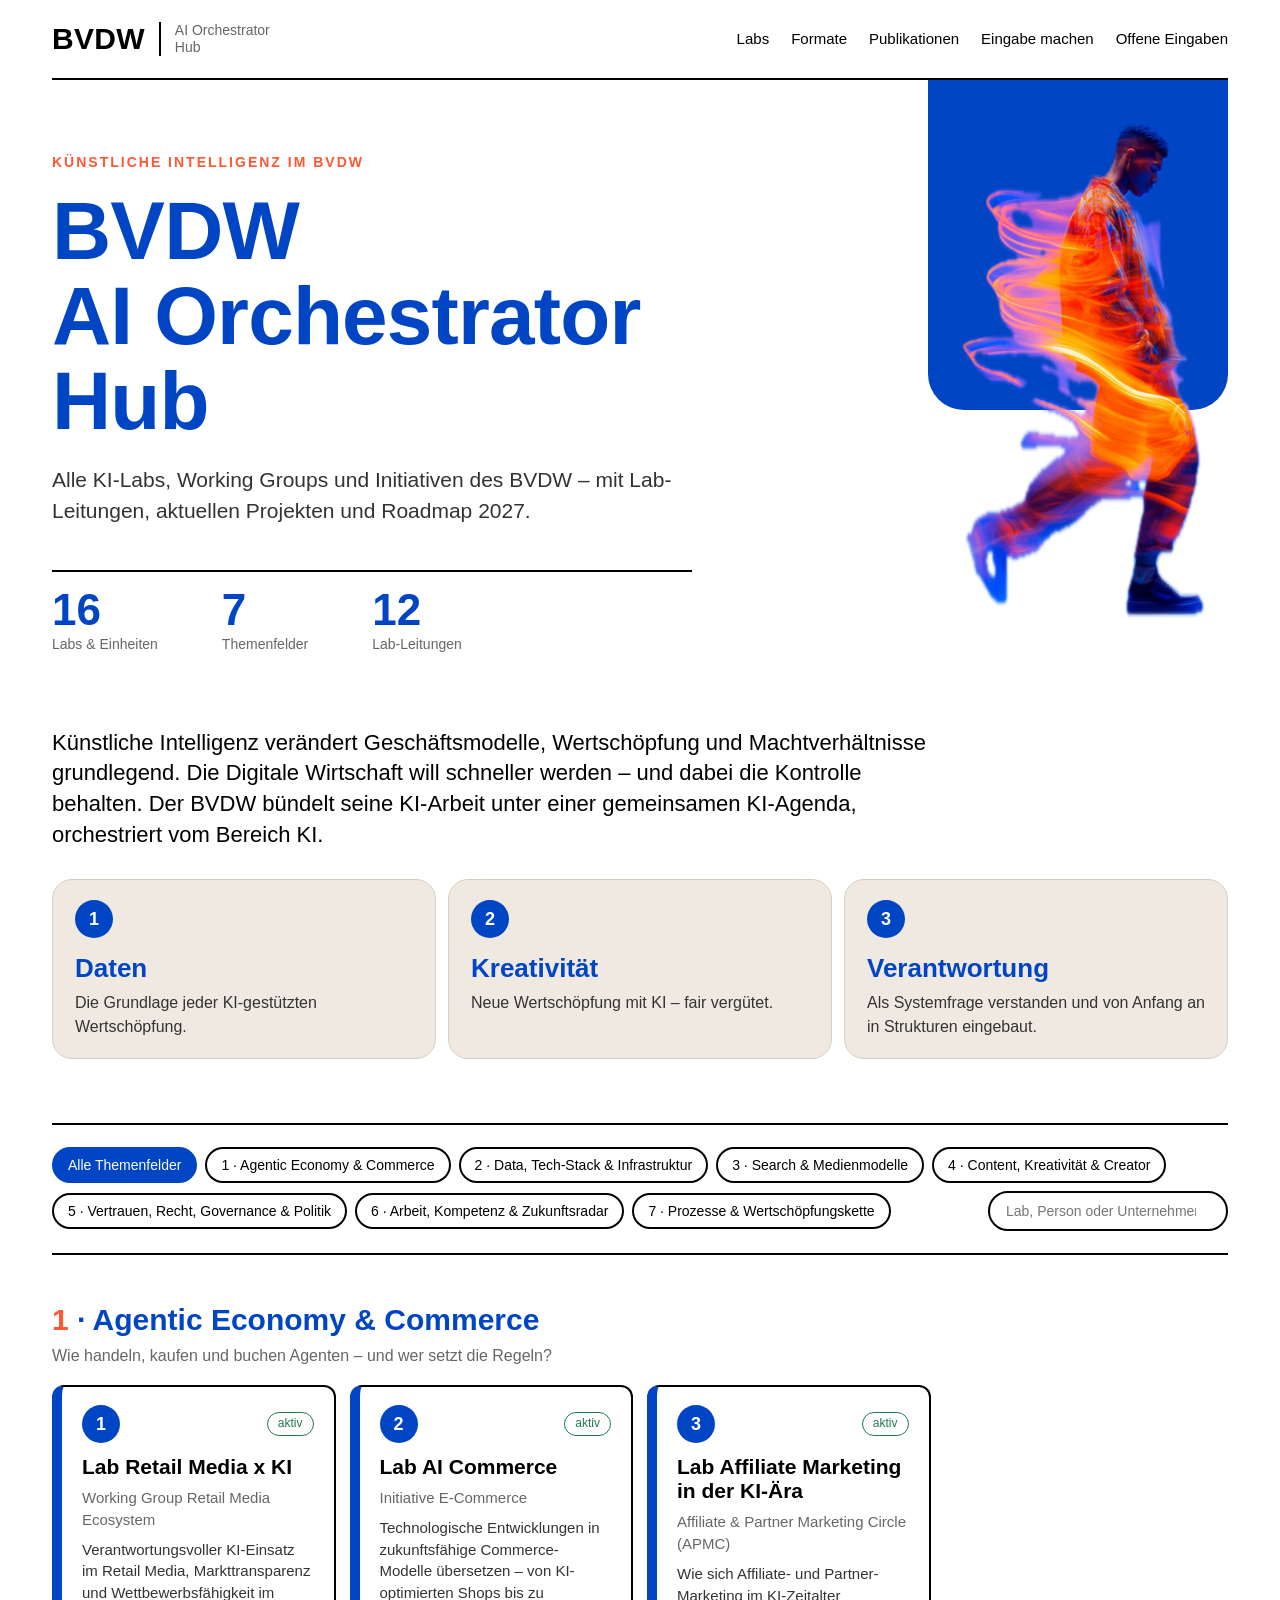
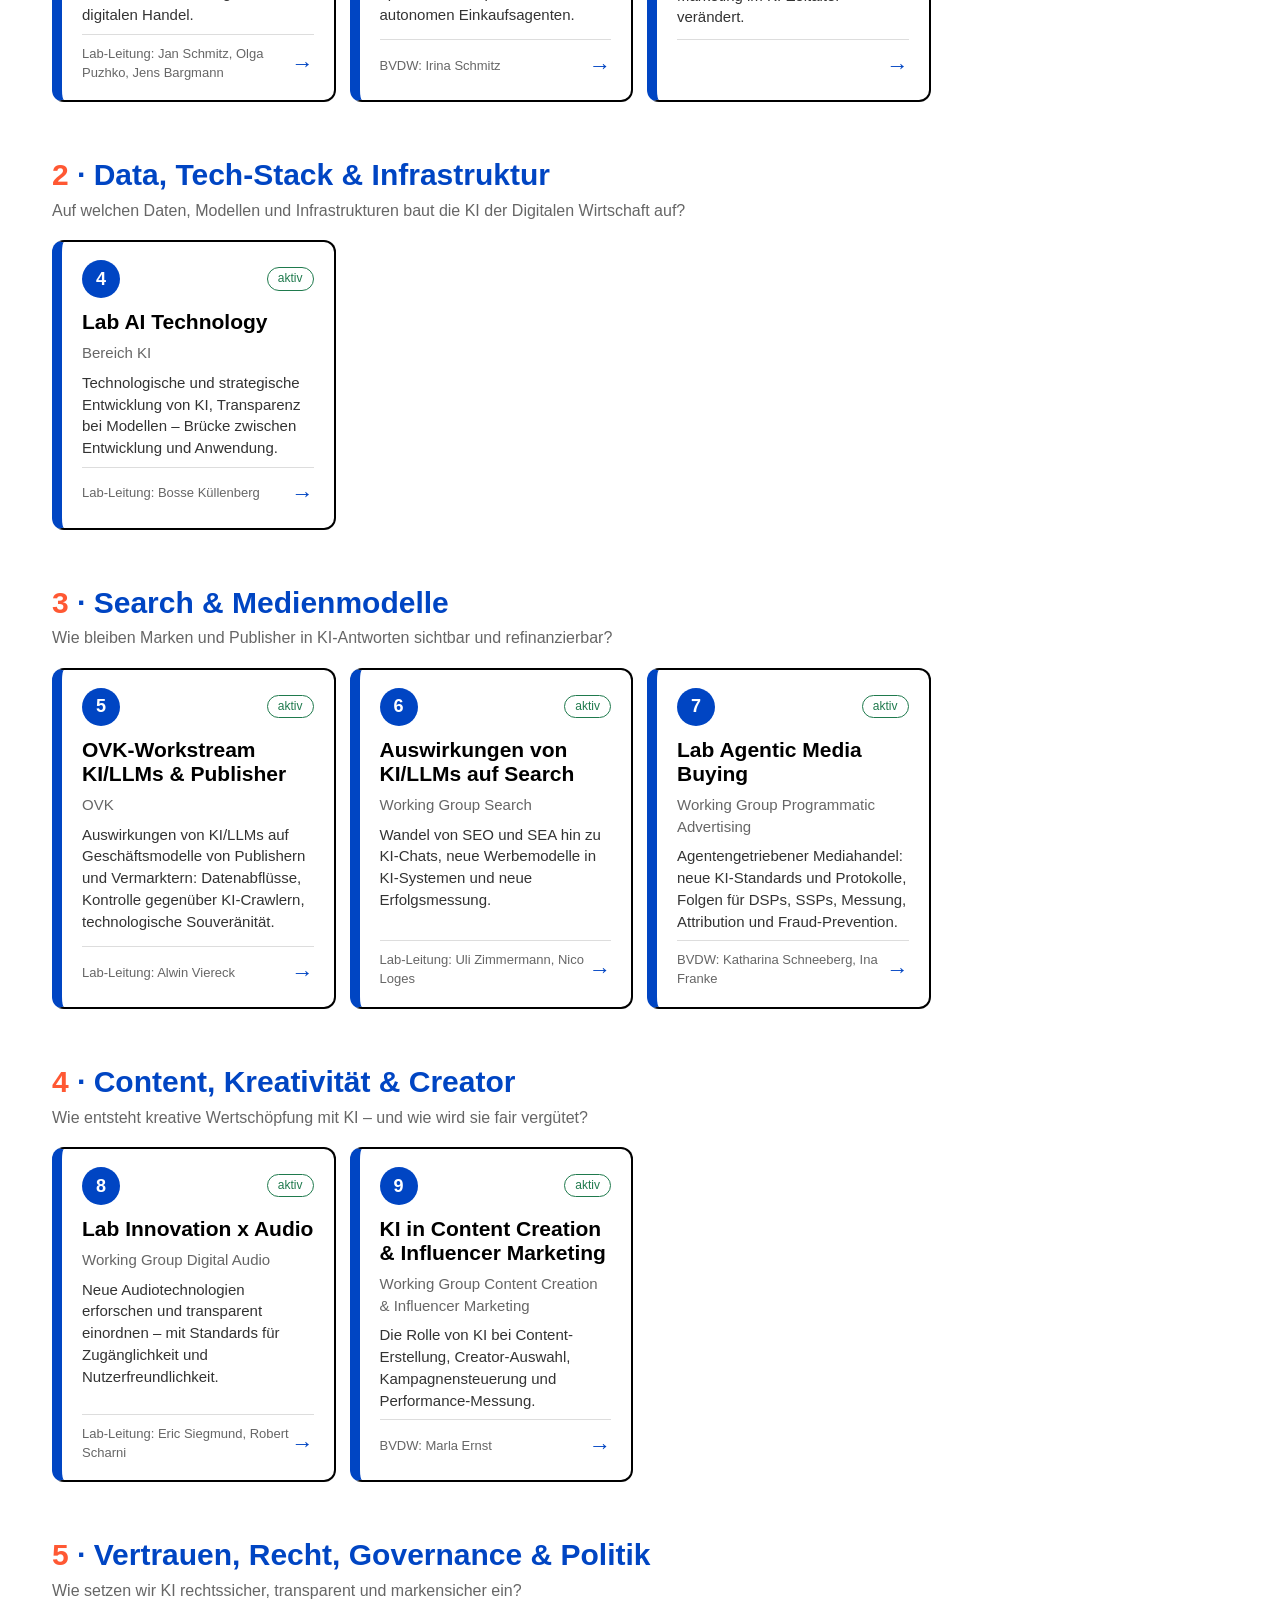
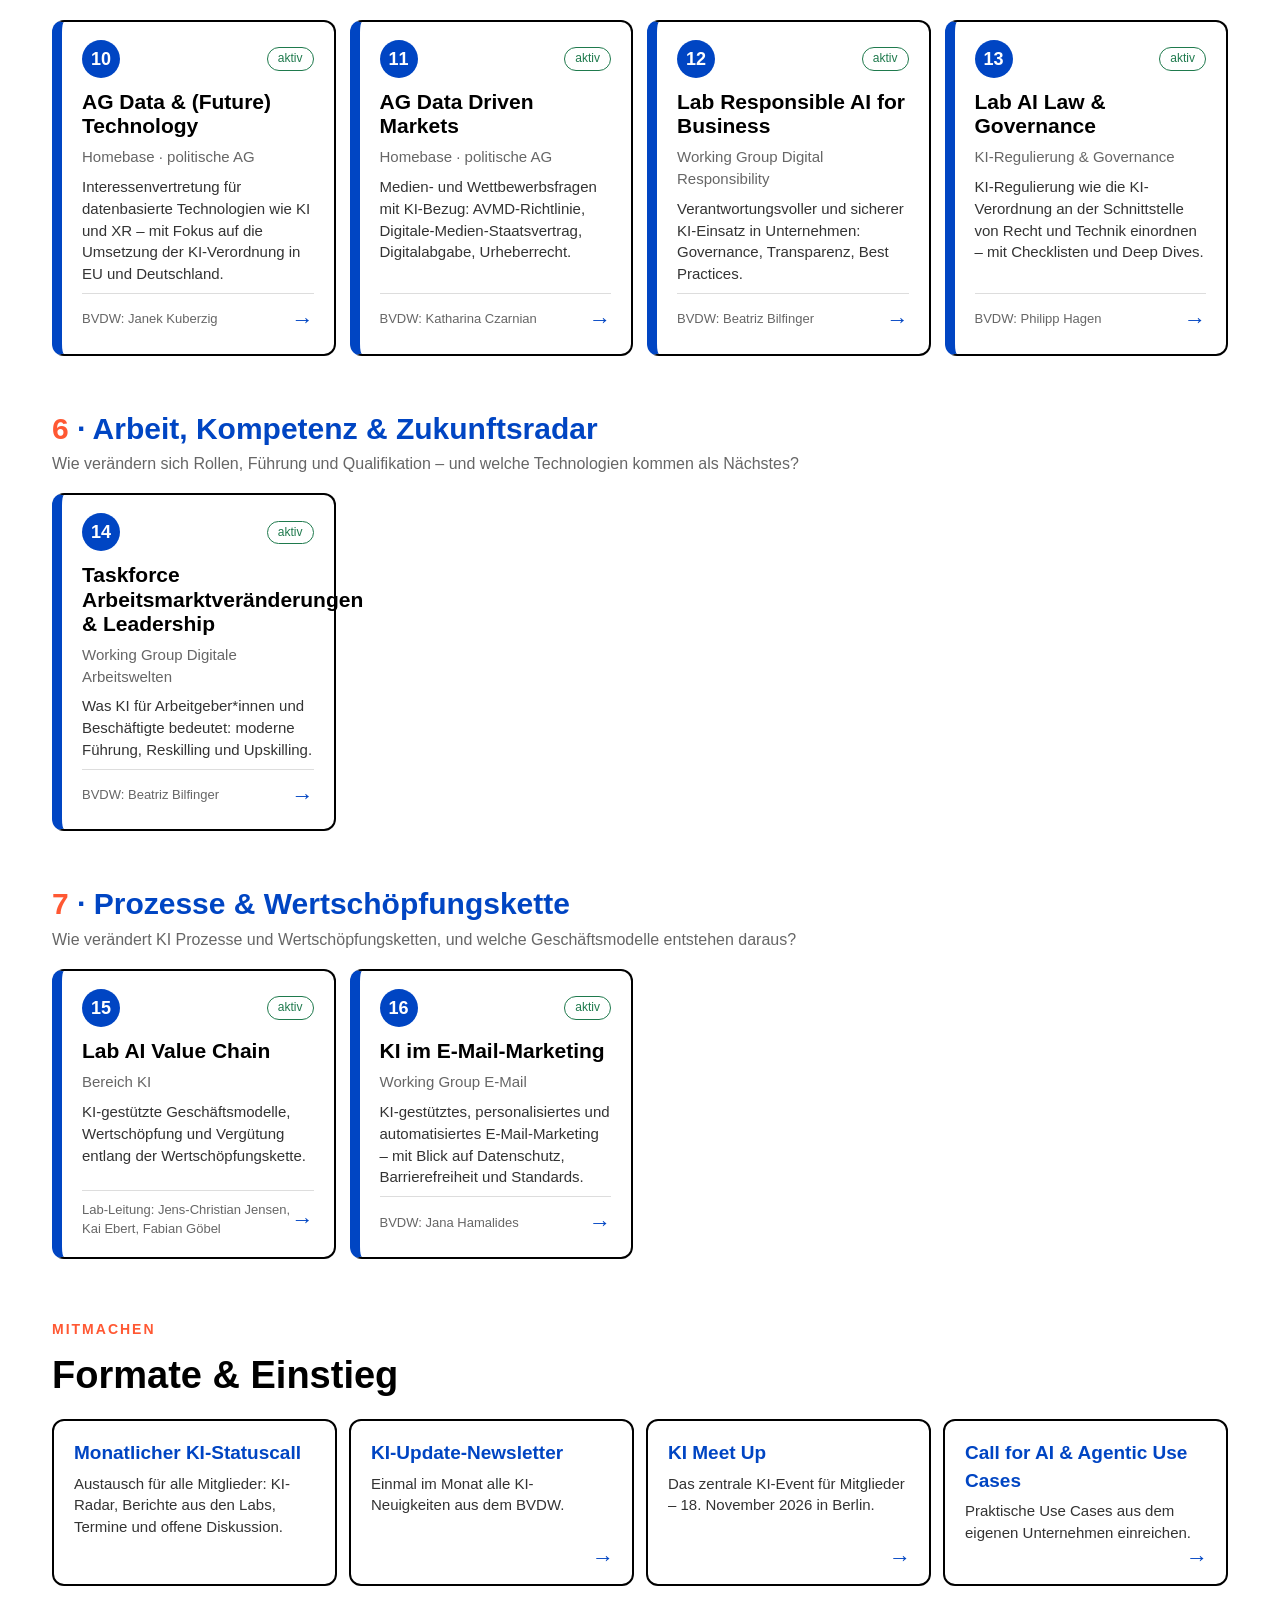
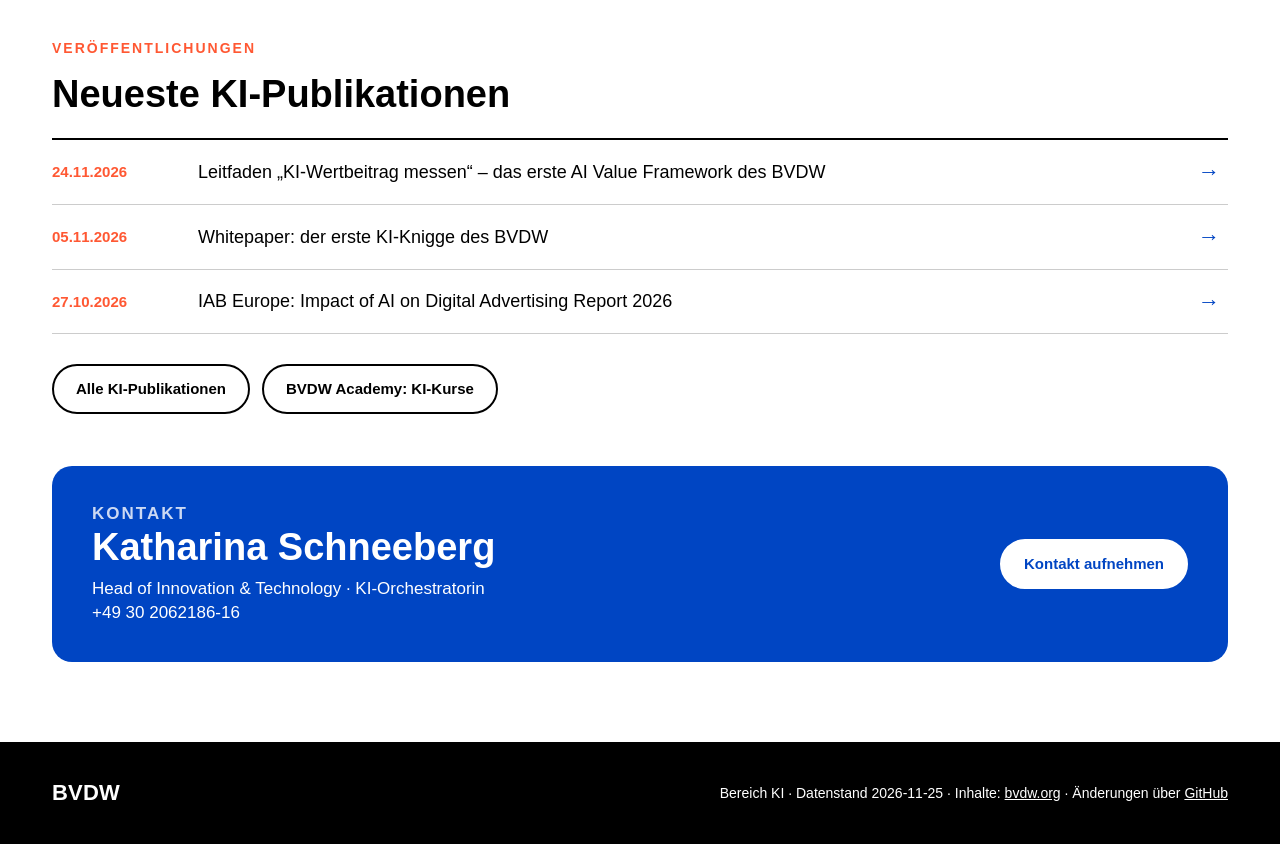
==== index.html @ 1469af30 "BVDW AI Orchestrator Hub: Startseite, Lab-Seiten, GitHub-Eingaben Co-Authored-By: Claude Opus 5.5 <n" ====
<!DOCTYPE html>
<html lang="de">
<head>
  <meta charset="utf-8">
  <meta name="viewport" content="width=device-width, initial-scale=1">
  <title>BVDW AI Orchestrator Hub</title>
  <link rel="stylesheet" href="assets/style.css">
  <script src="assets/app.js" defer></script>
</head>
<body data-seite="start">
  <div id="app"></div>
</body>
</html>
---- assets/style.css ----
/* BVDW AI Orchestrator Hub – Design angelehnt an „BVDW KI-Strategie 2027–2029“ */
@font-face {
  font-family: "PP Telegraf";
  src: url("../fonts/PPTelegraf-Regular.otf") format("opentype");
  font-weight: 400;
  font-display: swap;
}
@font-face {
  font-family: "PP Telegraf";
  src: url("../fonts/PPTelegraf-Ultrabold.otf") format("opentype");
  font-weight: 600 900;
  font-display: swap;
}

:root {
  --blau: #0045C3;
  --orange: #FF5833;
  --schwarz: #000;
  --weiss: #fff;
  --beige: #efe9e2;
  --beige-rand: #d6cec3;
  --grau: #666;
  --grau-hell: #f6f4f1;
  --ok: #1f7a4d;
  --font: "PP Telegraf", Arial, sans-serif;
}

* { box-sizing: border-box; }
html, body { margin: 0; }
body { font-family: var(--font); color: var(--schwarz); background: var(--weiss); line-height: 1.45; -webkit-font-smoothing: antialiased; }
a { color: inherit; }
b, strong, h1, h2, h3, h4 { font-weight: 700; }
.wrap { max-width: 1240px; margin: 0 auto; padding: 0 32px; }

/* Kopfleiste */
.topbar { display: flex; justify-content: space-between; align-items: center; gap: 24px; padding: 22px 0; border-bottom: 2px solid var(--schwarz); position: relative; z-index: 2; }
.logo-link { display: flex; align-items: center; gap: 14px; text-decoration: none; }
.logo { height: 34px; width: auto; display: block; }
.wortmarke { font-weight: 700; font-size: 30px; letter-spacing: .01em; line-height: 1; }
.logo-zusatz { font-size: 14px; color: var(--grau); border-left: 2px solid var(--schwarz); padding-left: 14px; line-height: 1.2; }
.topbar nav { display: flex; gap: 22px; flex-wrap: wrap; font-size: 15px; }
.topbar nav a { text-decoration: none; }
.topbar nav a:hover { color: var(--blau); }

/* Hero wie Cover der KI-Strategie */
.hero { position: relative; overflow: hidden; padding: 72px 0 64px; }
.hero-block { position: absolute; top: 0; right: max(32px, calc((100vw - 1240px) / 2 + 32px)); width: 300px; height: 330px; background: var(--blau); border-radius: 0 0 36px 36px; }
.hero-bild { position: absolute; top: 40px; right: max(32px, calc((100vw - 1240px) / 2 + 32px)); width: 290px; height: 500px; object-fit: contain; pointer-events: none; }
.hero-inhalt { position: relative; max-width: 760px; }
.eyebrow { font-weight: 700; font-size: 14px; letter-spacing: 2px; text-transform: uppercase; color: var(--orange); margin: 0 0 16px; }
h1 { font-size: clamp(40px, 6.4vw, 84px); line-height: 1.04; color: var(--blau); margin: 0 0 22px; letter-spacing: -.01em; }
.lead { font-size: 21px; color: #333; margin: 0; max-width: 640px; }
.kennzahlen { display: flex; gap: 0; margin-top: 44px; border-top: 2px solid var(--schwarz); max-width: 640px; }
.kennzahl { padding: 16px 32px 0 0; margin-right: 32px; }
.kennzahl b { display: block; font-size: 44px; line-height: 1; color: var(--blau); }
.kennzahl span { font-size: 14px; color: var(--grau); }

/* Filter */
.filter { display: flex; gap: 8px; flex-wrap: wrap; align-items: center; padding: 22px 0; border-top: 2px solid var(--schwarz); border-bottom: 2px solid var(--schwarz); position: sticky; top: 0; background: var(--weiss); z-index: 3; }
.chip { font: inherit; font-size: 14px; border: 2px solid var(--schwarz); background: var(--weiss); padding: 6px 14px; border-radius: 999px; cursor: pointer; color: var(--schwarz); }
.chip:hover { border-color: var(--blau); color: var(--blau); }
.chip[aria-pressed="true"] { background: var(--blau); border-color: var(--blau); color: var(--weiss); }
.suche { margin-left: auto; font: inherit; font-size: 14px; padding: 8px 16px; border-radius: 999px; border: 2px solid var(--schwarz); min-width: 240px; }
.suche:focus { outline: none; border-color: var(--blau); }

/* Themenfelder */
.feldgruppe { padding: 48px 0 8px; }
.feldkopf { display: flex; justify-content: space-between; align-items: flex-end; gap: 24px; margin-bottom: 18px; }
.feldkopf h2 { font-size: 30px; line-height: 1.15; color: var(--blau); margin: 0; }
.feldkopf p { margin: 6px 0 0; color: var(--grau); font-size: 16px; max-width: 760px; }
.feldnr { color: var(--orange); }

/* Kacheln wie Lab-Übersicht in der Strategie */
.kacheln { display: grid; grid-template-columns: repeat(auto-fill, minmax(262px, 1fr)); gap: 14px; }
.kachel {
  background: var(--weiss); border: 2px solid var(--schwarz); border-left: 10px solid var(--blau); border-radius: 12px;
  padding: 18px 20px; text-decoration: none; display: flex; flex-direction: column; gap: 8px; min-height: 200px;
  transition: transform .15s ease, box-shadow .15s ease;
}
.kachel:hover, .kachel:focus-visible { transform: translateY(-3px); box-shadow: 6px 6px 0 var(--blau); outline: none; }
.kachel .kopf { display: flex; justify-content: space-between; align-items: center; }
.nr { width: 38px; height: 38px; border-radius: 50%; background: var(--blau); color: var(--weiss); font-weight: 700; font-size: 18px; display: grid; place-items: center; flex: none; }
.kachel h3 { font-size: 21px; line-height: 1.15; margin: 4px 0 0; }
.kachel .heimat { color: var(--grau); font-size: 15px; margin: 0; }
.kachel .kurz { margin: 0; font-size: 15px; color: #333; }
.kachel .fuss { margin-top: auto; display: flex; justify-content: space-between; align-items: center; font-size: 13px; color: var(--grau); padding-top: 10px; border-top: 1px solid #ddd; }
.pfeil { font-size: 22px; color: var(--blau); font-weight: 700; }

.badge { display: inline-block; font-size: 12px; padding: 3px 10px; border-radius: 999px; border: 1.5px solid currentColor; white-space: nowrap; line-height: 1.3; }
.badge.aktiv, .badge.abgeschlossen { color: var(--ok); }
.badge.in-arbeit, .badge.im-aufbau { color: var(--blau); }
.badge.in-planung, .badge.in-klaerung { color: var(--orange); }
.badge.geplant, .badge.pausiert { color: var(--grau); }

/* Lab-Seite */
.zurueck { display: inline-block; margin-bottom: 26px; text-decoration: none; font-size: 15px; color: var(--blau); }
.lab-meta { display: flex; gap: 12px; align-items: center; flex-wrap: wrap; font-size: 17px; color: #333; margin-top: -6px; }
section.block { padding-top: 52px; }
section.block > h2 { font-size: 34px; color: var(--schwarz); margin: 0 0 6px; }
section.block > .unter { margin: 0 0 22px; color: var(--grau); }
.personen { display: grid; grid-template-columns: repeat(auto-fill, minmax(250px, 1fr)); gap: 14px; }
.person { border: 2px solid var(--schwarz); border-radius: 12px; padding: 18px 20px; }
.person .rolle { font-weight: 700; font-size: 12px; text-transform: uppercase; letter-spacing: 1.5px; color: var(--orange); }
.person .name { font-weight: 700; font-size: 21px; margin: 6px 0 2px; }
.person .firma { color: var(--grau); font-size: 15px; }
.ziele { list-style: none; padding: 0; margin: 0; display: grid; gap: 10px; }
.ziele li { background: var(--beige); border: 1px solid var(--beige-rand); border-radius: 12px; padding: 14px 18px 14px 50px; position: relative; font-size: 17px; }
.ziele li::before { content: "→"; position: absolute; left: 20px; font-weight: 700; color: var(--blau); }

.roadmap { display: grid; grid-template-columns: repeat(4, 1fr); gap: 12px; }
.quartal { background: var(--beige); border: 1px solid var(--beige-rand); border-radius: 20px; padding: 18px; min-height: 220px; display: flex; flex-direction: column; gap: 8px; }
.quartal h3 { margin: 0 0 4px; font-size: 26px; color: var(--blau); display: flex; justify-content: space-between; align-items: baseline; }
.quartal h3 small { font-weight: 400; font-size: 14px; color: var(--grau); }
.meilenstein { background: var(--weiss); border-radius: 10px; padding: 12px 14px; }
.meilenstein .typ { font-weight: 700; font-size: 11px; text-transform: uppercase; letter-spacing: 1.5px; color: var(--orange); }
.meilenstein .titel { font-weight: 700; font-size: 16px; margin: 3px 0 4px; line-height: 1.25; }
.meilenstein p { margin: 0 0 8px; font-size: 14px; color: #444; }
.meilenstein .wer { font-size: 12px; color: var(--grau); }
.leer { color: var(--grau); font-size: 14px; margin: 0; }
.hinweis { background: var(--beige); border: 1px solid var(--beige-rand); border-radius: 12px; padding: 16px 20px; font-size: 16px; color: #333; margin: 0; }

.aktionen { display: flex; gap: 12px; flex-wrap: wrap; margin-top: 30px; }
.btn { display: inline-flex; align-items: center; gap: 8px; text-decoration: none; font-size: 15px; font-weight: 700; padding: 12px 22px; border-radius: 999px; border: 2px solid var(--blau); background: var(--blau); color: var(--weiss); }
.btn:hover { background: var(--schwarz); border-color: var(--schwarz); }
.btn.sekundaer { background: var(--weiss); color: var(--schwarz); border-color: var(--schwarz); }
.btn.sekundaer:hover { color: var(--blau); border-color: var(--blau); background: var(--weiss); }

/* Fußzeile: dunkle Flächen sind schwarz */
footer { margin-top: 80px; background: var(--schwarz); color: var(--weiss); padding: 40px 0; font-size: 14px; }
footer .wrap { display: flex; justify-content: space-between; gap: 24px; flex-wrap: wrap; align-items: center; }
footer .wortmarke { font-size: 22px; }
footer a { color: var(--weiss); }

@media (max-width: 1000px) {
  .hero-block, .hero-bild { display: none; }
  .roadmap { grid-template-columns: repeat(2, 1fr); }
}
@media (max-width: 600px) {
  .roadmap { grid-template-columns: 1fr; }
  .suche { margin-left: 0; width: 100%; }
  .topbar nav { display: none; }
  .filter { position: static; }
}

/* Intro & Leitlinien */
.intro { padding: 8px 32px 24px; }
.intro-text { font-size: 22px; line-height: 1.4; max-width: 900px; margin: 0 0 28px; }
.leitlinien { display: grid; grid-template-columns: repeat(3, 1fr); gap: 12px; margin-bottom: 40px; }
.leitlinie { background: var(--beige); border: 1px solid var(--beige-rand); border-radius: 20px; padding: 20px 22px; }
.leitlinie h3 { color: var(--blau); font-size: 26px; margin: 12px 0 4px; }
.leitlinie p { margin: 0; color: #333; }

/* Blöcke Startseite */
section.block > h2, .block h2 { font-size: 38px; line-height: 1.1; margin: 0 0 22px; }
.formate { display: grid; grid-template-columns: repeat(4, 1fr); gap: 12px; }
.format { position: relative; display: flex; flex-direction: column; gap: 6px; text-decoration: none; border: 2px solid var(--schwarz); border-radius: 12px; padding: 18px 20px 40px; }
.format h3 { margin: 0; font-size: 19px; color: var(--blau); }
.format p { margin: 0; font-size: 15px; color: #333; }
.format .pfeil { position: absolute; right: 18px; bottom: 10px; }
a.format:hover { box-shadow: 6px 6px 0 var(--blau); }
.publis { border-top: 2px solid var(--schwarz); }
.publi { display: grid; grid-template-columns: 130px 1fr 30px; gap: 16px; align-items: center; padding: 16px 0; border-bottom: 1px solid #ccc; text-decoration: none; font-size: 18px; }
.publi .datum { color: var(--orange); font-weight: 700; font-size: 15px; }
.publi:hover .titel { color: var(--blau); }
.kontakt { background: var(--blau); color: var(--weiss); border-radius: 20px; padding: 36px 40px; display: flex; justify-content: space-between; align-items: center; gap: 24px; flex-wrap: wrap; }
.kontakt .eyebrow { color: var(--weiss); opacity: .8; }
.kontakt h2 { color: var(--weiss); margin: 0 0 8px !important; }
.kontakt p { margin: 0; font-size: 17px; }
.kontakt .btn { background: var(--weiss); color: var(--blau); border-color: var(--weiss); }
.kontakt .btn:hover { background: var(--schwarz); color: var(--weiss); border-color: var(--schwarz); }

/* Lab-Seite Ergänzungen */
.person.bvdw { border-color: var(--blau); }
.person.bvdw .rolle { color: var(--blau); }
.person a.firma { color: var(--blau); text-decoration: none; display: inline-block; margin-top: 2px; }
.person.leer-person { border-style: dashed; color: var(--grau); }
.termine { margin: 18px 0 0; font-size: 16px; }

@media (max-width: 1000px) { .formate { grid-template-columns: repeat(2, 1fr); } }
@media (max-width: 600px) { .leitlinien, .formate { grid-template-columns: 1fr; } .publi { grid-template-columns: 1fr 24px; } .publi .datum { grid-column: 1 / -1; } }
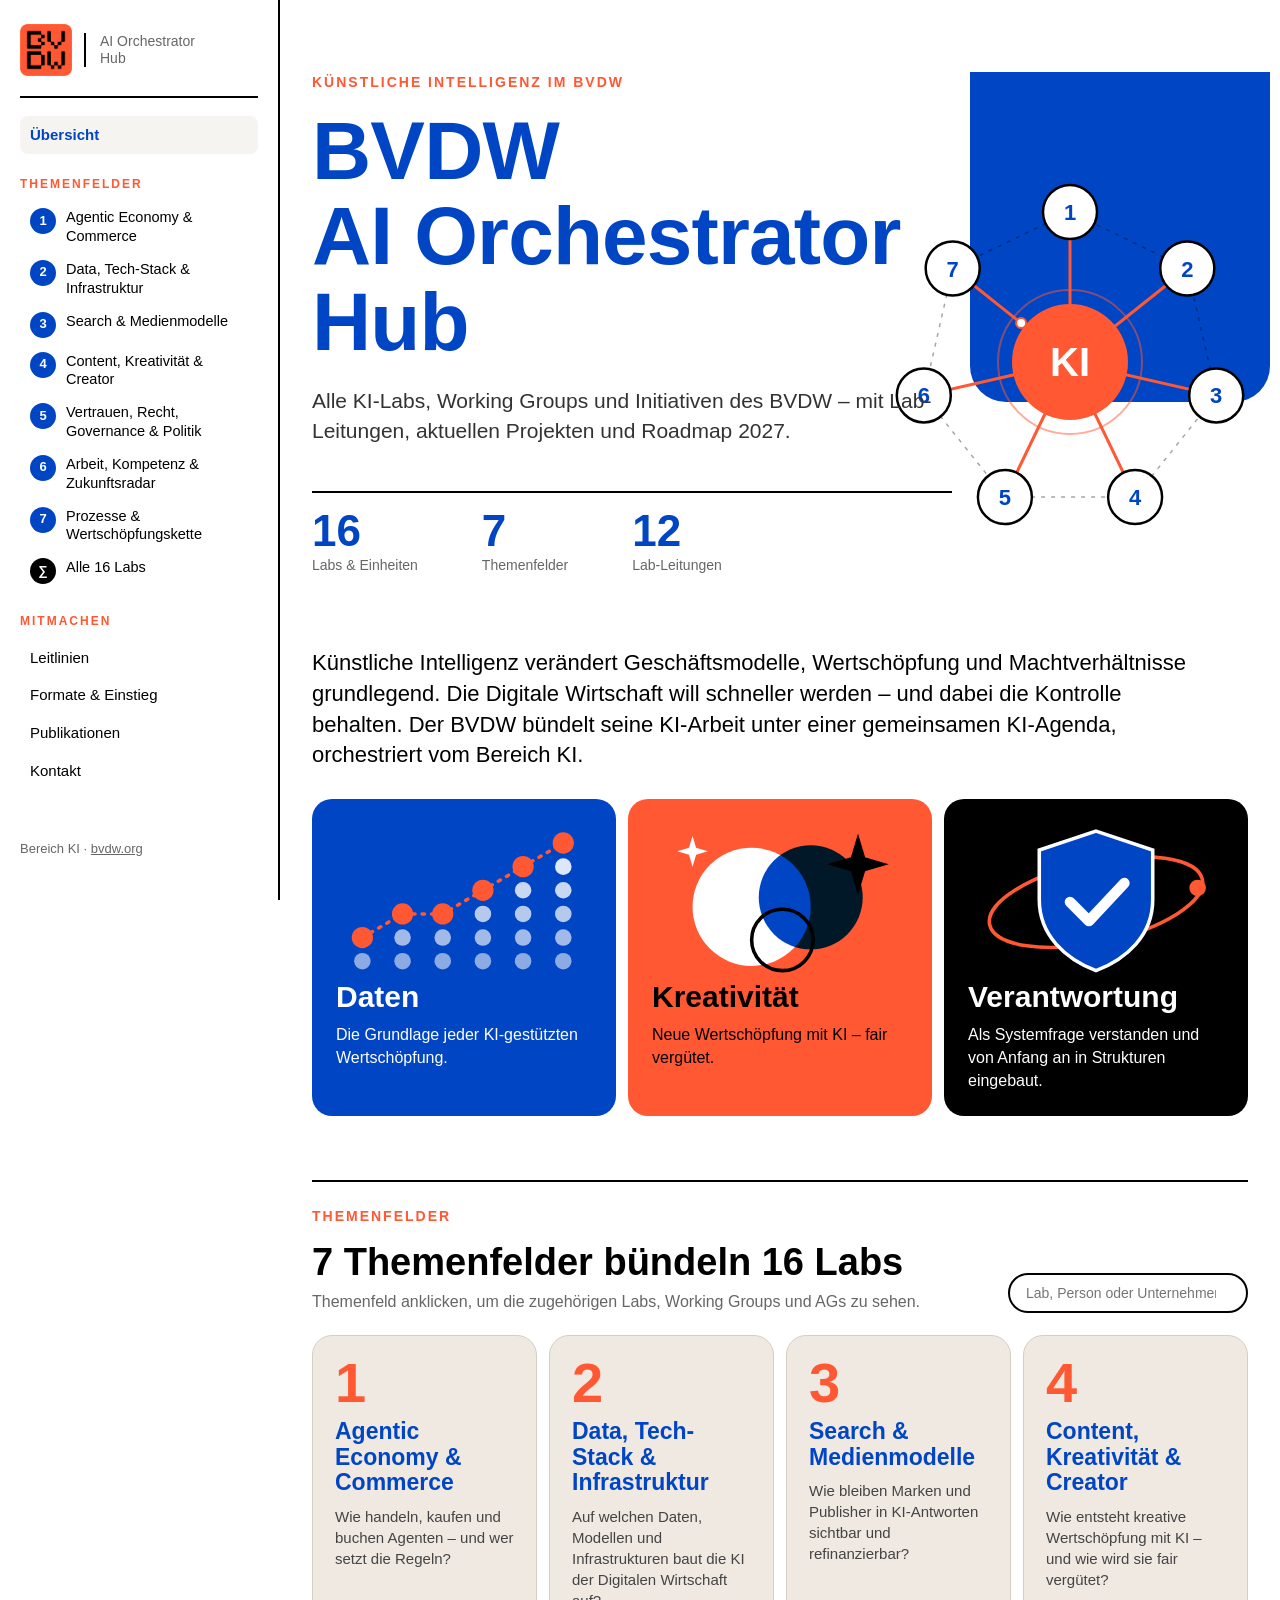
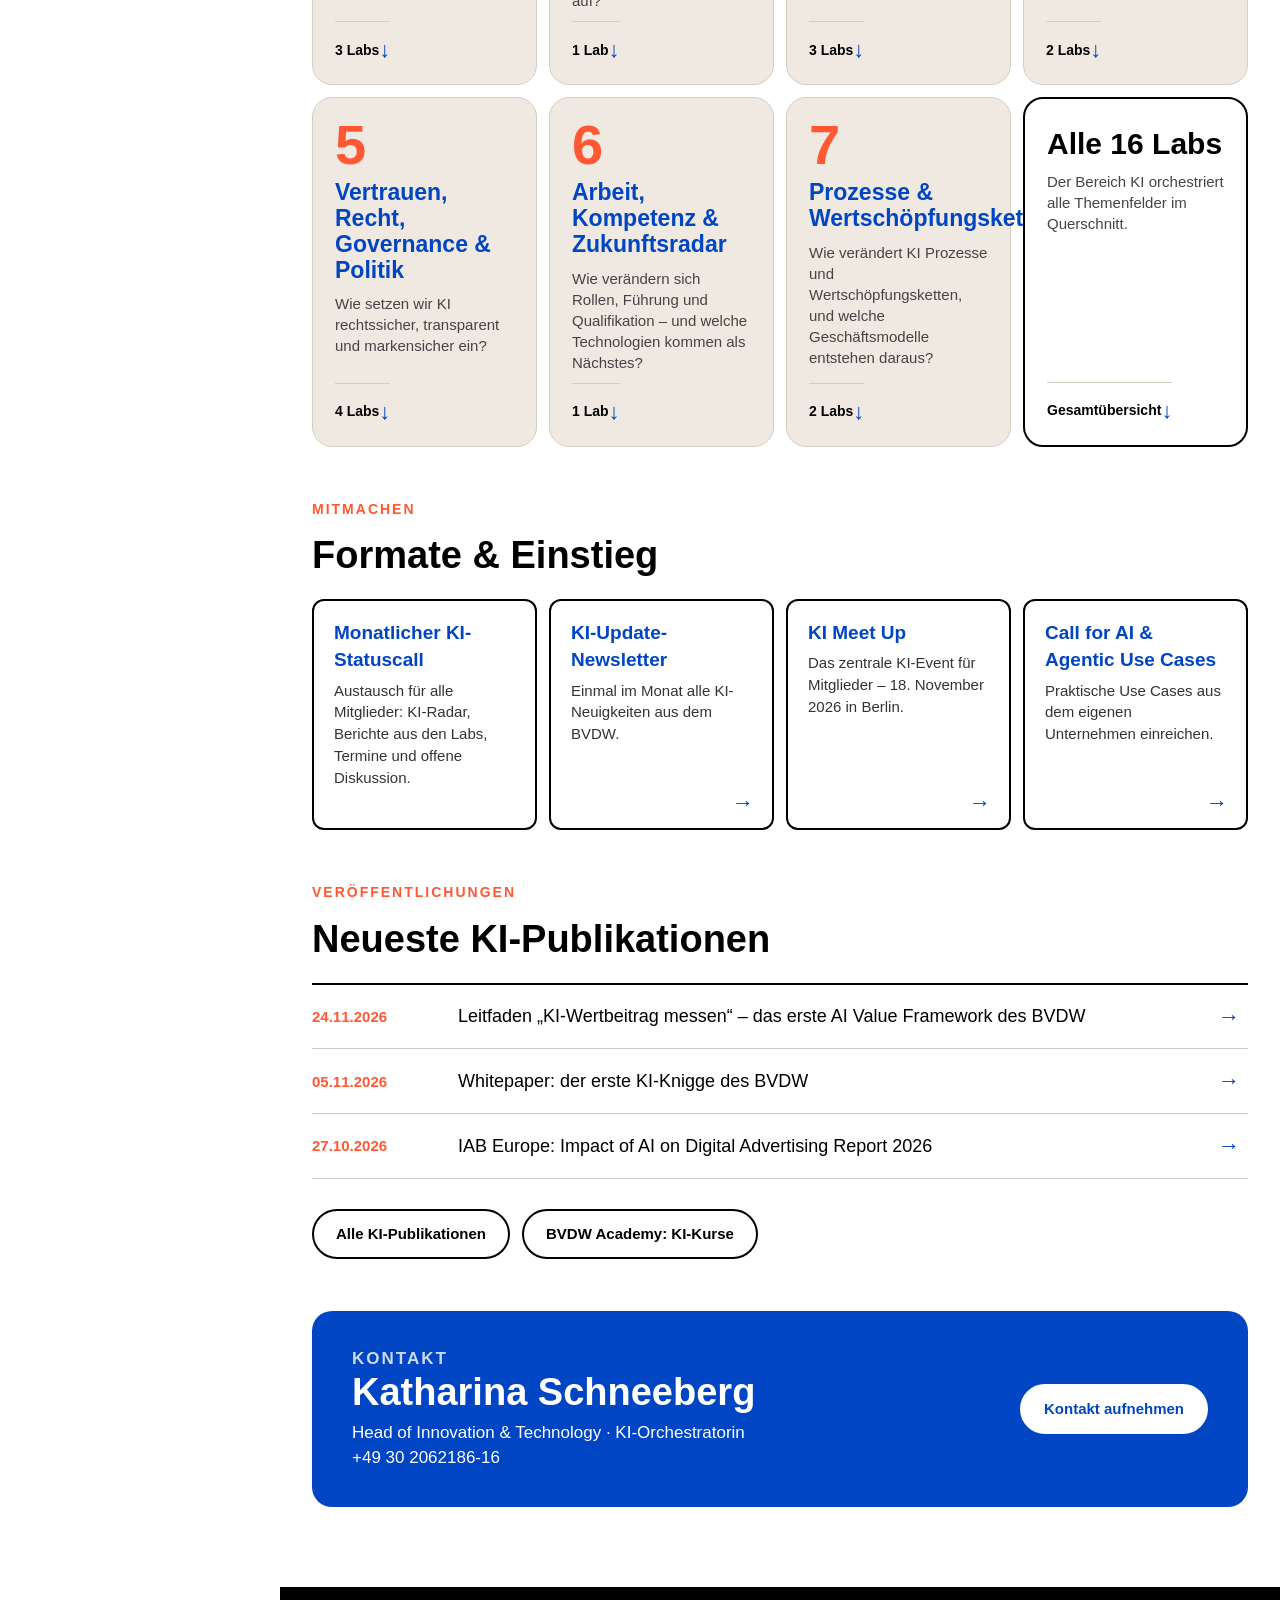
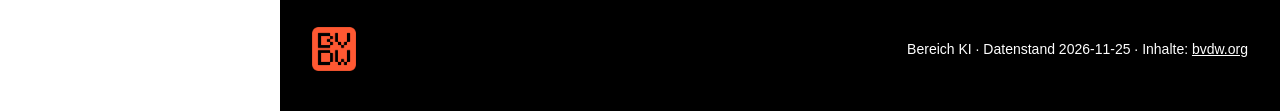
==== commit 6d2641c6: "Navigationsmenü links, Leitlinien als Illustrationen, BVDW-Logo Co-Authored-By: Claude Opus 5.5 <nor" ====
--- a/index.html
+++ b/index.html
@@ -4,6 +4,7 @@
   <meta charset="utf-8">
   <meta name="viewport" content="width=device-width, initial-scale=1">
   <title>BVDW AI Orchestrator Hub</title>
+  <link rel="icon" href="assets/favicon.png">
   <link rel="stylesheet" href="assets/style.css">
   <script src="assets/app.js" defer></script>
 </head>
--- a/assets/style.css
+++ b/assets/style.css
@@ -178,3 +178,116 @@
 
 @media (max-width: 1000px) { .formate { grid-template-columns: repeat(2, 1fr); } }
 @media (max-width: 600px) { .leitlinien, .formate { grid-template-columns: 1fr; } .publi { grid-template-columns: 1fr 24px; } .publi .datum { grid-column: 1 / -1; } }
+
+/* Visual Startseite: Netzwerk aus KI und Themenfeldern */
+.hero-netz { position: absolute; top: 0; right: max(16px, calc((100vw - 1240px) / 2 + 16px)); width: 460px; height: 500px; overflow: visible; }
+.netz-linie { stroke: #FF5833; stroke-width: 3; }
+.netz-ring { stroke: #000; stroke-width: 1.5; stroke-dasharray: 4 6; opacity: .35; }
+.netz-puls { fill: #fff; stroke: #FF5833; stroke-width: 2; }
+.netz-halo { fill: none; stroke: #FF5833; stroke-width: 2; opacity: .5; transform-origin: 250px 290px; animation: halo 3.2s ease-out infinite; }
+@keyframes halo { from { transform: scale(.85); opacity: .7; } to { transform: scale(1.35); opacity: 0; } }
+.netz-ki { fill: #fff; font: 700 40px var(--font); text-anchor: middle; }
+.netz-knoten circle { fill: #fff; stroke: #000; stroke-width: 2.5; }
+.netz-knoten text { fill: var(--blau); font: 700 22px var(--font); text-anchor: middle; }
+@media (prefers-reduced-motion: reduce) { .netz-halo { animation: none; } .netz-puls { display: none; } }
+@media (max-width: 1000px) { .hero-netz { display: none; } }
+
+/* Themenfelder als große Kacheln, Labs klappen darunter auf */
+.felder-kopf { display: flex; justify-content: space-between; align-items: flex-end; gap: 24px; flex-wrap: wrap; padding-top: 24px; border-top: 2px solid var(--schwarz); margin-bottom: 22px; }
+.felder-kopf h2 { font-size: 38px; line-height: 1.1; margin: 0 0 6px; }
+.felder-kopf .unter { margin: 0; color: var(--grau); }
+.felder-kopf .suche { margin-left: 0; }
+.feldkacheln { display: grid; grid-template-columns: repeat(4, minmax(0, 1fr)); gap: 12px; }
+.feldkachel {
+  font: inherit; text-align: left; cursor: pointer; color: var(--schwarz);
+  background: var(--beige); border: 1px solid var(--beige-rand); border-radius: 20px;
+  padding: 22px 22px 18px; min-height: 250px; display: flex; flex-direction: column; gap: 10px;
+  transition: transform .15s ease, box-shadow .15s ease, background .15s ease;
+}
+.feldkachel:hover { transform: translateY(-3px); box-shadow: 0 10px 24px rgba(0,0,0,.08); }
+.feldkachel:focus-visible { outline: 3px solid var(--orange); outline-offset: 2px; }
+.feldkachel-nr { font-weight: 700; font-size: 56px; line-height: .9; color: var(--orange); }
+.feldkachel-name { hyphens: auto; overflow-wrap: break-word; font-weight: 700; font-size: 23px; line-height: 1.12; color: var(--blau); }
+.feldkachel-frage { font-size: 15px; color: #444; line-height: 1.4; }
+.feldkachel-fuss { margin-top: auto; display: flex; justify-content: space-between; align-items: center; padding-top: 12px; border-top: 1px solid var(--beige-rand); font-size: 14px; font-weight: 700; }
+.feldkachel .pfeil { transition: transform .2s ease; }
+.feldkachel.aktiv { background: var(--blau); border-color: var(--blau); color: var(--weiss); }
+.feldkachel.aktiv .feldkachel-name, .feldkachel.aktiv .feldkachel-frage, .feldkachel.aktiv .pfeil { color: var(--weiss); }
+.feldkachel.aktiv .feldkachel-fuss { border-color: rgba(255,255,255,.35); }
+.feldkachel.aktiv .pfeil { transform: rotate(180deg); }
+.feldkachel.alle { background: var(--weiss); border: 2px solid var(--schwarz); justify-content: flex-start; }
+.feldkachel.alle .feldkachel-name { font-size: 30px; color: var(--schwarz); margin-top: 6px; }
+.feldkachel.alle.aktiv { background: var(--schwarz); border-color: var(--schwarz); }
+.feldkachel.alle.aktiv .feldkachel-name { color: var(--weiss); }
+.feldkachel.gedimmt { opacity: .35; }
+.feldkachel.treffer { box-shadow: 0 0 0 3px var(--orange); }
+.feldpanel { margin-top: 14px; padding: 28px; border: 2px solid var(--blau); border-radius: 20px; scroll-margin-top: 16px; animation: aufklappen .25s ease-out; }
+.feldpanel .feldkopf { margin-bottom: 20px; align-items: flex-start; }
+.schliessen { font: inherit; font-size: 14px; font-weight: 700; background: var(--weiss); border: 2px solid var(--schwarz); border-radius: 999px; padding: 8px 16px; cursor: pointer; flex: none; }
+.schliessen:hover { border-color: var(--blau); color: var(--blau); }
+@keyframes aufklappen { from { opacity: 0; transform: translateY(-6px); } to { opacity: 1; transform: none; } }
+@media (prefers-reduced-motion: reduce) { .feldpanel { animation: none; } .feldkachel { transition: none; } }
+@media (max-width: 1000px) { .feldkacheln { grid-template-columns: repeat(2, minmax(0, 1fr)); } }
+@media (max-width: 600px) { .feldkacheln { grid-template-columns: 1fr; } .feldkachel { min-height: 0; } .feldpanel { padding: 18px; } .felder-kopf .suche { width: 100%; } }
+
+/* ---------- Layout mit Navigationsmenü links ---------- */
+.layout { display: grid; grid-template-columns: 280px minmax(0, 1fr); min-height: 100vh; }
+.sidebar { position: sticky; top: 0; height: 100vh; overflow-y: auto; border-right: 2px solid var(--schwarz); background: var(--weiss); padding: 24px 20px 28px; display: flex; flex-direction: column; z-index: 10; }
+.sidebar-kopf { display: flex; justify-content: space-between; align-items: center; padding-bottom: 20px; border-bottom: 2px solid var(--schwarz); margin-bottom: 18px; }
+.menue-knopf { display: none; font: inherit; font-weight: 700; font-size: 14px; background: var(--weiss); border: 2px solid var(--schwarz); border-radius: 999px; padding: 8px 16px; cursor: pointer; }
+.sidebar-nav { display: flex; flex-direction: column; flex: 1; }
+.sidebar-nav ul { list-style: none; margin: 0; padding: 0; }
+.nav-titel { font-weight: 700; font-size: 12px; letter-spacing: 2px; text-transform: uppercase; color: var(--orange); margin: 22px 0 8px; }
+.nav-haupt a { display: block; padding: 8px 10px; border-radius: 8px; text-decoration: none; font-size: 15px; }
+.nav-haupt a:hover, .nav-haupt a.aktiv { background: var(--grau-hell); color: var(--blau); }
+.nav-haupt a.aktiv { font-weight: 700; }
+.nav-feld { display: grid; grid-template-columns: 26px 1fr; gap: 10px; align-items: start; padding: 7px 10px; border-radius: 8px; text-decoration: none; font-size: 14.5px; line-height: 1.3; }
+.nav-feld:hover { background: var(--grau-hell); color: var(--blau); }
+.nav-nr { width: 26px; height: 26px; border-radius: 50%; background: var(--blau); color: var(--weiss); font-weight: 700; font-size: 13px; display: grid; place-items: center; }
+.nav-nr.alle { background: var(--schwarz); }
+.nav-feld.aktiv { background: var(--blau); color: var(--weiss); font-weight: 700; }
+.nav-feld.aktiv .nav-nr { background: var(--weiss); color: var(--blau); }
+.nav-labs { margin: 4px 0 8px 22px !important; border-left: 2px solid var(--beige-rand); }
+.nav-labs a { display: block; padding: 5px 12px; font-size: 13.5px; text-decoration: none; color: #333; line-height: 1.3; }
+.nav-labs a:hover { color: var(--blau); }
+.nav-labs a[aria-current="page"] { color: var(--blau); font-weight: 700; border-left: 3px solid var(--orange); margin-left: -2px; }
+.nav-fuss { margin-top: auto; padding-top: 24px; font-size: 13px; color: var(--grau); }
+.sidebar .logo-link { gap: 12px; }
+.sidebar .wortmarke { font-size: 28px; }
+.sidebar .logo { height: 52px; width: 52px; }
+
+/* Inhalt: Hero-Grafiken relativ zum Inhaltsbereich */
+.hero .wrap { position: relative; }
+.hero-netz { right: 0; }
+.hero-block, .hero-bild { right: 32px; }
+.inhalt footer { margin-top: 80px; }
+
+/* Leitlinien als Bildkacheln */
+.leitlinie { padding: 0; overflow: hidden; border: 0; display: flex; flex-direction: column; }
+.leitlinie-bild { height: 170px; display: grid; place-items: center; padding: 18px 18px 6px; }
+.leitlinie-bild svg { width: 100%; height: 100%; max-width: 260px; overflow: visible; }
+.leitlinie h3, .leitlinie p { padding: 0 24px; }
+.leitlinie h3 { margin: 6px 0 4px; font-size: 30px; }
+.leitlinie p { padding-bottom: 24px; }
+.leitlinie.daten { background: var(--blau); color: var(--weiss); }
+.leitlinie.kreativitaet { background: var(--orange); color: var(--schwarz); }
+.leitlinie.verantwortung { background: var(--schwarz); color: var(--weiss); }
+.leitlinie.daten h3, .leitlinie.daten p, .leitlinie.verantwortung h3, .leitlinie.verantwortung p { color: var(--weiss); }
+.leitlinie.kreativitaet h3, .leitlinie.kreativitaet p { color: var(--schwarz); }
+
+@media (max-width: 1200px) and (min-width: 901px) { .hero-netz { width: 360px; height: 390px; } .hero-inhalt { max-width: 560px; } }
+@media (max-width: 900px) {
+  .layout { grid-template-columns: minmax(0, 1fr); }
+  h1 { font-size: clamp(34px, 10vw, 56px); overflow-wrap: break-word; hyphens: auto; }
+  .wrap { padding: 0 20px; }
+  .sidebar { position: sticky; top: 0; height: auto; border-right: 0; border-bottom: 2px solid var(--schwarz); padding: 14px 20px; }
+  .sidebar-kopf { border-bottom: 0; padding-bottom: 0; margin-bottom: 0; }
+  .menue-knopf { display: inline-block; }
+  .sidebar-nav { display: none; }
+  .sidebar.offen { max-height: 100vh; overflow-y: auto; }
+  .sidebar.offen .sidebar-nav { display: flex; padding-top: 10px; }
+  .hero-netz { display: none; }
+}
+@media (max-width: 700px) { .leitlinien { grid-template-columns: 1fr; } }
+body { overflow-x: clip; }
+footer .logo { height: 44px; width: 44px; }
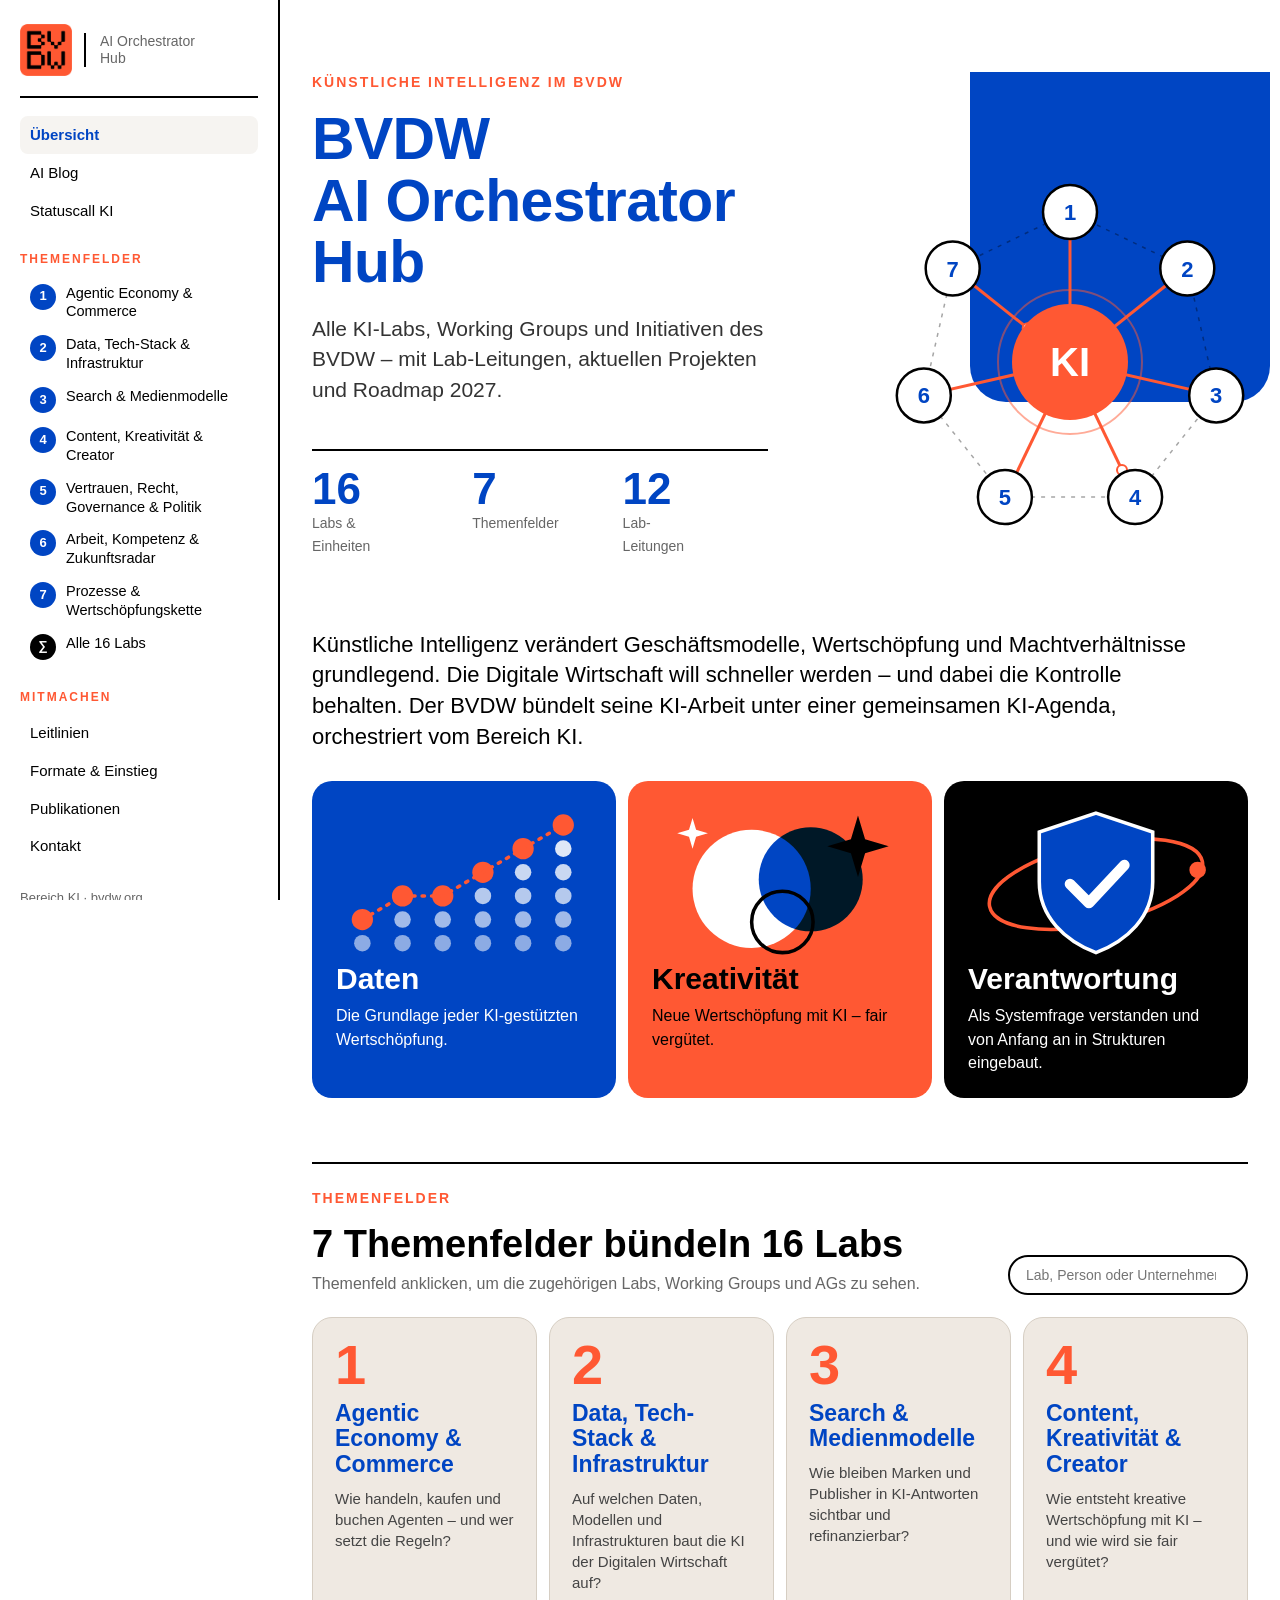
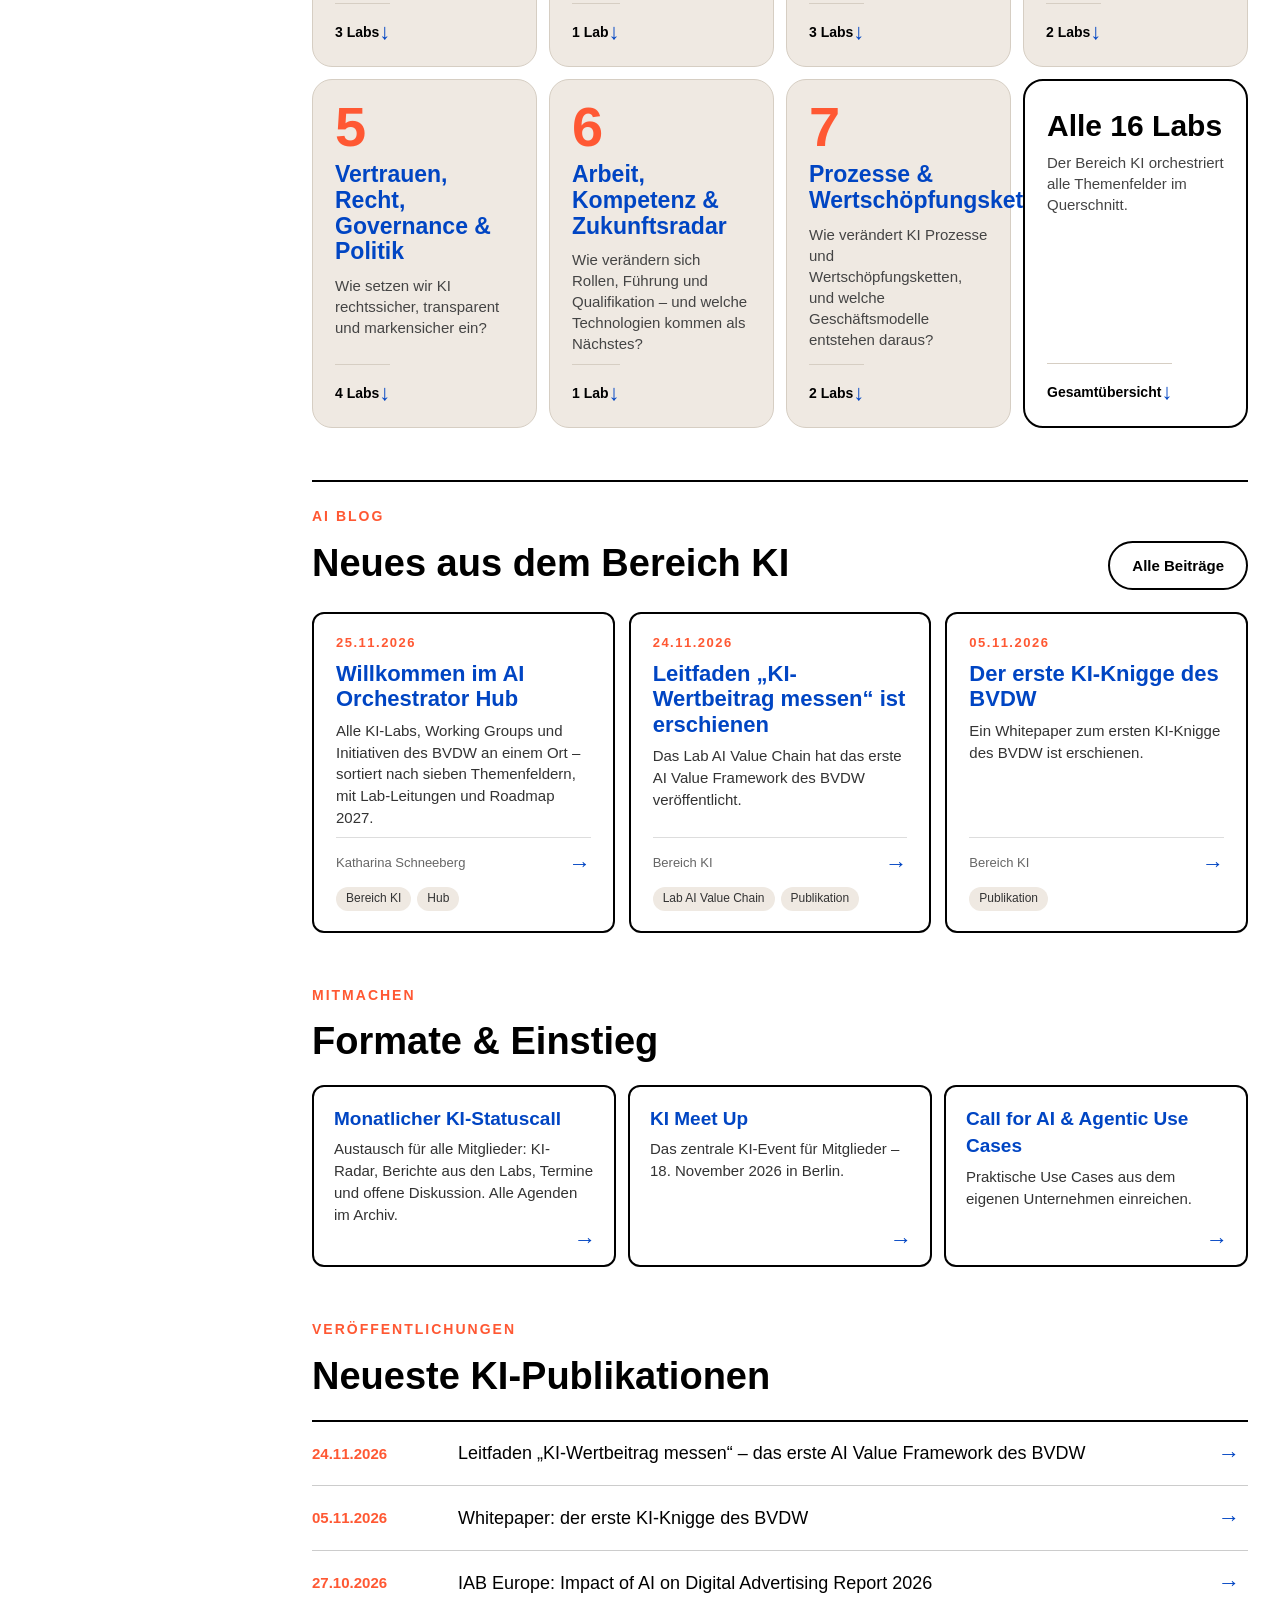
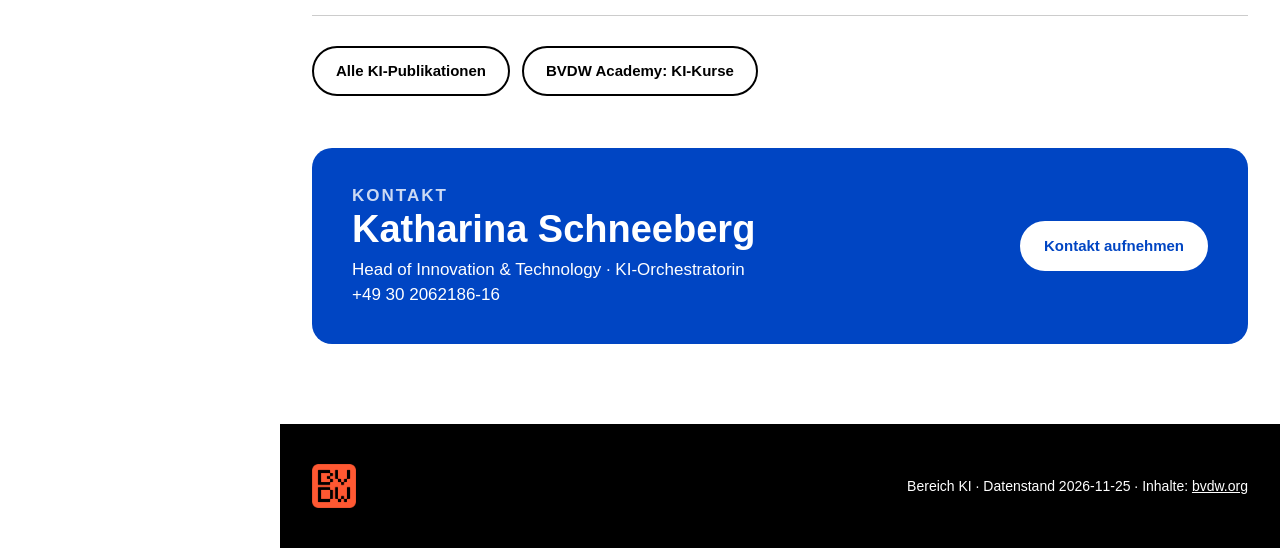
==== commit 60b2c122: "Lab-Seiten: eigenes Themen-Visual pro Lab, keine Schrift über Visuals Co-Authored-By: Claude Opus 5." ====
--- a/index.html
+++ b/index.html
@@ -6,6 +6,7 @@
   <title>BVDW AI Orchestrator Hub</title>
   <link rel="icon" href="assets/favicon.png">
   <link rel="stylesheet" href="assets/style.css">
+  <script src="assets/lab-visuals.js" defer></script>
   <script src="assets/app.js" defer></script>
 </head>
 <body data-seite="start">
--- a/assets/style.css
+++ b/assets/style.css
@@ -152,7 +152,7 @@
 
 /* Blöcke Startseite */
 section.block > h2, .block h2 { font-size: 38px; line-height: 1.1; margin: 0 0 22px; }
-.formate { display: grid; grid-template-columns: repeat(4, 1fr); gap: 12px; }
+.formate { display: grid; grid-template-columns: repeat(3, 1fr); gap: 12px; }
 .format { position: relative; display: flex; flex-direction: column; gap: 6px; text-decoration: none; border: 2px solid var(--schwarz); border-radius: 12px; padding: 18px 20px 40px; }
 .format h3 { margin: 0; font-size: 19px; color: var(--blau); }
 .format p { margin: 0; font-size: 15px; color: #333; }
@@ -291,3 +291,87 @@
 @media (max-width: 700px) { .leitlinien { grid-template-columns: 1fr; } }
 body { overflow-x: clip; }
 footer .logo { height: 44px; width: 44px; }
+
+/* ---------- AI Blog ---------- */
+.blog-hero { padding-bottom: 32px; }
+.blog-filter { display: flex; gap: 8px; flex-wrap: wrap; padding: 20px 0; border-top: 2px solid var(--schwarz); margin-bottom: 20px; }
+.blogliste { display: grid; grid-template-columns: repeat(3, minmax(0, 1fr)); gap: 14px; }
+.blogkarte { display: flex; flex-direction: column; gap: 8px; text-decoration: none; border: 2px solid var(--schwarz); border-radius: 12px; padding: 20px 22px; min-height: 220px; transition: transform .15s ease, box-shadow .15s ease; }
+.blogkarte:hover, .blogkarte:focus-visible { transform: translateY(-3px); box-shadow: 6px 6px 0 var(--orange); outline: none; }
+.blog-datum { font-weight: 700; font-size: 13px; letter-spacing: 1.5px; color: var(--orange); }
+.blogkarte h3 { margin: 0; font-size: 22px; line-height: 1.15; color: var(--blau); }
+.blogkarte p { margin: 0; font-size: 15px; color: #333; }
+.blog-fuss { margin-top: auto; display: flex; justify-content: space-between; align-items: center; padding-top: 10px; border-top: 1px solid #ddd; font-size: 13px; color: var(--grau); }
+.blog-tags { display: flex; gap: 6px; flex-wrap: wrap; }
+.tag { font-size: 12px; padding: 3px 10px; border-radius: 999px; background: var(--beige); color: #333; }
+.beitrag { padding-top: 56px; max-width: 820px; margin-left: 0; }
+.beitrag h1 { font-size: clamp(36px, 5vw, 60px); }
+.beitrag .lead { margin-bottom: 8px; }
+.beitrag-text { font-size: 18px; line-height: 1.65; padding-top: 24px; margin-top: 24px; border-top: 2px solid var(--schwarz); }
+.beitrag-text h2 { font-size: 30px; color: var(--blau); margin: 36px 0 10px; line-height: 1.15; }
+.beitrag-text h3 { font-size: 22px; margin: 28px 0 8px; }
+.beitrag-text h4 { font-size: 18px; margin: 22px 0 6px; }
+.beitrag-text a { color: var(--blau); }
+.beitrag-text ul, .beitrag-text ol { padding-left: 22px; }
+.beitrag-text li { margin: 6px 0; }
+.beitrag-text li::marker { color: var(--orange); }
+.beitrag-text blockquote { margin: 24px 0; padding: 14px 22px; border-left: 6px solid var(--orange); background: var(--beige); border-radius: 0 12px 12px 0; font-size: 20px; }
+.beitrag-text img { max-width: 100%; border-radius: 12px; }
+.beitrag-text code { background: var(--grau-hell); padding: 1px 6px; border-radius: 4px; font-size: .9em; }
+.beitrag .blog-tags { margin-top: 32px; }
+@media (max-width: 1000px) { .blogliste { grid-template-columns: repeat(2, minmax(0, 1fr)); } }
+@media (max-width: 600px) { .blogliste, .formate { grid-template-columns: 1fr; } }
+
+/* ---------- Statuscall KI ---------- */
+.sc-infos { display: flex; gap: 12px; flex-wrap: wrap; margin-top: 28px; }
+.sc-info { border: 2px solid var(--schwarz); border-radius: 12px; padding: 12px 18px; display: flex; flex-direction: column; gap: 2px; }
+.sc-info.naechster { background: var(--blau); border-color: var(--blau); color: var(--weiss); }
+.sc-info.naechster .sc-info-label { color: var(--weiss); opacity: .8; }
+.sc-info-label { font-weight: 700; font-size: 11px; letter-spacing: 1.5px; text-transform: uppercase; color: var(--orange); }
+.sc-info b { font-size: 17px; }
+.sc-liste { display: flex; flex-direction: column; gap: 10px; }
+.sc-termin { border: 2px solid var(--schwarz); border-radius: 14px; background: var(--weiss); scroll-margin-top: 16px; }
+.sc-termin[open] { border-color: var(--blau); }
+.sc-termin.sonder { border-style: dashed; }
+.sc-termin summary { list-style: none; cursor: pointer; display: grid; grid-template-columns: 92px minmax(0, 1fr) 30px; gap: 18px; align-items: center; padding: 16px 20px; }
+.sc-termin summary::-webkit-details-marker { display: none; }
+.sc-termin summary:focus-visible { outline: 3px solid var(--orange); outline-offset: 2px; border-radius: 12px; }
+.sc-datum { display: flex; flex-direction: column; align-items: center; justify-content: center; background: var(--beige); border-radius: 10px; padding: 8px 4px; line-height: 1; }
+.sc-datum b { font-size: 34px; color: var(--blau); }
+.sc-datum span { font-size: 13px; margin-top: 4px; color: #333; white-space: nowrap; }
+.sc-termin[open] .sc-datum { background: var(--blau); }
+.sc-termin[open] .sc-datum b, .sc-termin[open] .sc-datum span { color: var(--weiss); }
+.sc-kopf { display: flex; flex-direction: column; gap: 8px; min-width: 0; }
+.sc-titel { font-weight: 700; font-size: 20px; }
+.sc-wt { font-weight: 400; color: var(--grau); font-size: 16px; }
+.sc-themen { display: flex; gap: 6px; flex-wrap: wrap; }
+.sc-termin summary .pfeil { transition: transform .2s ease; justify-self: end; }
+.sc-termin[open] summary .pfeil { transform: rotate(180deg); }
+.sc-inhalt { padding: 4px 24px 24px 130px; font-size: 15.5px; line-height: 1.55; overflow-wrap: anywhere; }
+.sc-inhalt a { color: var(--blau); }
+.sc-inhalt p { margin: 6px 0; }
+.sc-h { font-size: 20px; color: var(--blau); margin: 26px 0 8px; padding-top: 14px; border-top: 1px solid #ddd; text-transform: none; }
+.sc-inhalt > .sc-h:first-child { border-top: 0; padding-top: 0; margin-top: 8px; }
+.sc-li { position: relative; padding-left: calc(18px + var(--lvl) * 22px); margin: 5px 0; }
+.sc-li::before { content: ""; position: absolute; left: calc(var(--lvl) * 22px + 2px); top: .6em; width: 7px; height: 7px; border-radius: 50%; background: var(--orange); }
+.sc-li[style*="--lvl:1"]::before, .sc-li[style*="--lvl:2"]::before { background: var(--blau); width: 5px; height: 5px; }
+.sc-li.fett { font-weight: 700; }
+.sc-tabelle { border: 1px solid var(--beige-rand); border-radius: 12px; overflow: hidden; margin: 10px 0; }
+.sc-zeile { display: grid; grid-template-columns: minmax(110px, 22%) repeat(auto-fit, minmax(0, 1fr)); gap: 14px; padding: 9px 14px; border-top: 1px solid var(--beige-rand); }
+.sc-zeile:first-child { border-top: 0; }
+.sc-key { font-weight: 700; color: var(--blau); }
+.sc-karte { background: var(--beige); border-radius: 12px; padding: 14px 18px; margin: 10px 0; display: flex; flex-direction: column; gap: 8px; }
+.sc-karte strong { color: var(--schwarz); }
+@media (max-width: 700px) {
+  .sc-termin summary { grid-template-columns: 70px minmax(0, 1fr) 20px; gap: 12px; padding: 12px; }
+  .sc-datum b { font-size: 26px; }
+  .sc-inhalt { padding: 4px 16px 18px; }
+  .sc-zeile { grid-template-columns: 1fr; gap: 2px; }
+}
+
+/* Keine Schrift über dem Visual: Textspalte endet vor der Grafik */
+.hero-netz ~ .hero-inhalt { max-width: calc(100% - 480px); }
+.hero h1 { hyphens: auto; overflow-wrap: break-word; }
+.hero-netz ~ .hero-inhalt h1 { font-size: clamp(38px, 4.6vw, 76px); }
+@media (max-width: 1200px) and (min-width: 901px) { .hero-netz ~ .hero-inhalt { max-width: calc(100% - 380px); } }
+@media (max-width: 900px) { .hero-netz ~ .hero-inhalt { max-width: none; } }
